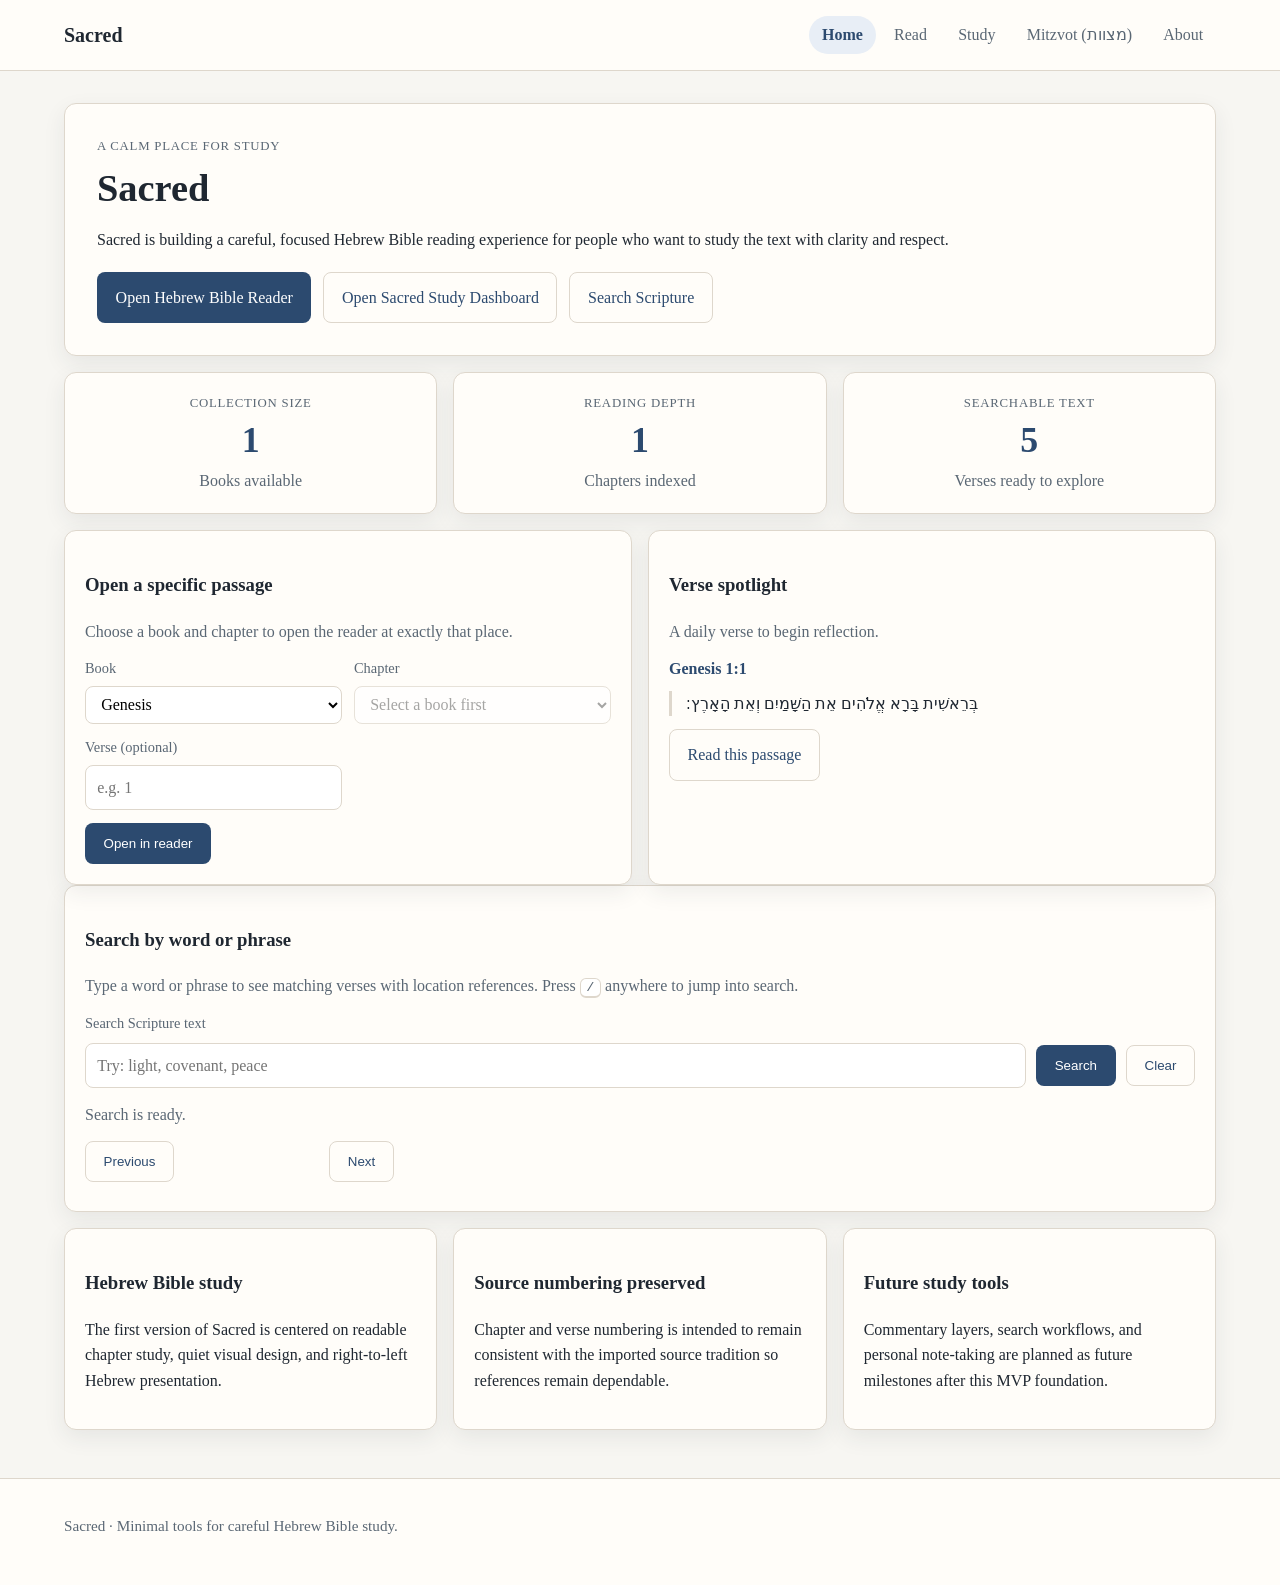
==== index.html @ c7b681ac "Split mitzvot into dedicated page and improve site navigation" ====
<!doctype html>
<html lang="en">
  <head>
    <meta charset="UTF-8" />
    <meta name="viewport" content="width=device-width, initial-scale=1.0" />
    <title>Sacred</title>
    <link rel="stylesheet" href="assets/css/styles.css" />
  </head>
  <body data-page="home">
    <header class="site-header">
      <div class="header-inner">
        <h1 class="brand">Sacred</h1>
        <nav class="site-nav" aria-label="Primary navigation">
          <a data-nav-key="home" href="./">Home</a>
          <a data-nav-key="read" href="hebrew-bible/">Read</a>
          <a data-nav-key="study" href="sacred-study.html">Study</a>
          <a data-nav-key="mitzvot" href="mitzvot/">Mitzvot (מצוות)</a>
          <a data-nav-key="about" href="about/">About</a>
        </nav>
      </div>
    </header>

    <main class="page-main">
      <section class="hero card">
        <p class="kicker">A calm place for study</p>
        <h2>Sacred</h2>
        <p>
          Sacred is building a careful, focused Hebrew Bible reading experience for people who want to study the text with clarity and respect.
        </p>

        <div class="hero-actions">
          <a class="button" href="hebrew-bible/">Open Hebrew Bible Reader</a>
          <a class="button button-secondary" href="sacred-study.html">Open Sacred Study Dashboard</a>
          <a class="button button-secondary" href="#home-search-form">Search Scripture</a>
        </div>
      </section>

      <section class="stats-grid" aria-label="Scripture collection stats">
        <article class="card stat-card">
          <p class="kicker">Collection size</p>
          <p id="stat-book-count" class="stat-value">--</p>
          <p class="stat-label">Books available</p>
        </article>
        <article class="card stat-card">
          <p class="kicker">Reading depth</p>
          <p id="stat-chapter-count" class="stat-value">--</p>
          <p class="stat-label">Chapters indexed</p>
        </article>
        <article class="card stat-card">
          <p class="kicker">Searchable text</p>
          <p id="stat-verse-count" class="stat-value">--</p>
          <p class="stat-label">Verses ready to explore</p>
        </article>
      </section>

      <section class="grid" aria-label="Start a reading session">
        <article class="card">
          <h3>Open a specific passage</h3>
          <p class="search-intro">Choose a book and chapter to open the reader at exactly that place.</p>
          <form id="home-passage-form" class="home-passage-form">
            <div class="home-passage-grid">
              <div>
                <label for="home-book-select">Book</label>
                <select id="home-book-select" name="book" disabled>
                  <option value="">Loading books…</option>
                </select>
              </div>
              <div>
                <label for="home-chapter-select">Chapter</label>
                <select id="home-chapter-select" name="chapter" disabled>
                  <option value="">Select a book first</option>
                </select>
              </div>
              <div>
                <label for="home-verse-input">Verse (optional)</label>
                <input id="home-verse-input" name="verse" type="number" min="1" inputmode="numeric" placeholder="e.g. 1" />
              </div>
            </div>
            <button class="button" type="submit">Open in reader</button>
          </form>
        </article>

        <article class="card" aria-live="polite">
          <h3>Verse spotlight</h3>
          <p class="search-intro">A daily verse to begin reflection.</p>
          <p id="home-spotlight-reference" class="spotlight-reference">Loading…</p>
          <blockquote id="home-spotlight-text" class="spotlight-text">Preparing today’s passage.</blockquote>
          <a id="home-spotlight-link" class="button button-secondary" href="hebrew-bible/">Read this passage</a>
        </article>
      </section>

      <section class="card" aria-label="Search Scripture text">
        <h3>Search by word or phrase</h3>
        <p class="search-intro">Type a word or phrase to see matching verses with location references. Press <kbd>/</kbd> anywhere to jump into search.</p>
        <form id="home-search-form" class="home-search-form">
          <label for="home-search-input">Search Scripture text</label>
          <div class="home-search-row">
            <input
              id="home-search-input"
              name="search"
              type="search"
              placeholder="Try: light, covenant, peace"
              autocomplete="off"
              required
            />
            <button class="button" type="submit">Search</button>
            <button id="home-search-clear" class="button button-secondary" type="button">Clear</button>
          </div>
        </form>
        <p id="home-search-status" class="home-search-status" aria-live="polite"></p>
        <div id="home-search-navigation" class="home-search-navigation" hidden>
          <button id="home-search-previous" class="button button-secondary" type="button">Previous</button>
          <p id="home-search-position" class="home-search-position" aria-live="polite"></p>
          <button id="home-search-next" class="button button-secondary" type="button">Next</button>
        </div>
        <ol id="home-search-results" class="home-search-results" aria-live="polite"></ol>
      </section>

      <section class="grid" aria-label="What Sacred is for">
        <article class="card">
          <h3>Hebrew Bible study</h3>
          <p>
            The first version of Sacred is centered on readable chapter study, quiet visual design, and right-to-left Hebrew presentation.
          </p>
        </article>

        <article class="card">
          <h3>Source numbering preserved</h3>
          <p>
            Chapter and verse numbering is intended to remain consistent with the imported source tradition so references remain dependable.
          </p>
        </article>

        <article class="card">
          <h3>Future study tools</h3>
          <p>
            Commentary layers, search workflows, and personal note-taking are planned as future milestones after this MVP foundation.
          </p>
        </article>
      </section>
    </main>

    <footer class="site-footer">
      <div class="footer-inner">
        <p>Sacred · Minimal tools for careful Hebrew Bible study.</p>
      </div>
    </footer>

    <script src="assets/js/main.js"></script>
  </body>
</html>
---- assets/css/styles.css ----
:root {
  --bg: #f7f6f2;
  --surface: #fffdf9;
  --text: #1f2731;
  --muted: #5a6774;
  --line: #ded7cc;
  --accent: #2c4a6f;
  --accent-soft: #e8eef6;
  --max-width: 72rem;
  --radius: 12px;
  --shadow: 0 8px 22px rgba(39, 50, 67, 0.08);
}

* {
  box-sizing: border-box;
}

body {
  margin: 0;
  font-family: "Noto Serif", "Georgia", serif;
  color: var(--text);
  background: var(--bg);
  line-height: 1.6;
}

a {
  color: inherit;
}

.site-header,
.site-footer {
  background: var(--surface);
  border-bottom: 1px solid var(--line);
}

.site-footer {
  border-top: 1px solid var(--line);
  border-bottom: 0;
  margin-top: 3rem;
}

.header-inner,
.footer-inner,
.page-main {
  width: min(100% - 2rem, var(--max-width));
  margin: 0 auto;
}

.header-inner {
  display: flex;
  align-items: center;
  justify-content: space-between;
  gap: 1rem;
  padding: 1rem 0;
}

.brand {
  margin: 0;
  font-size: 1.25rem;
}

.site-nav {
  display: flex;
  gap: 0.35rem;
  flex-wrap: wrap;
}

.site-nav a {
  text-decoration: none;
  padding: 0.4rem 0.8rem;
  border-radius: 999px;
  color: var(--muted);
  transition: background-color 120ms ease;
}

.site-nav a:hover,
.site-nav a:focus-visible {
  background: var(--accent-soft);
  color: var(--accent);
}

.site-nav a.is-active {
  background: var(--accent-soft);
  color: var(--accent);
  font-weight: 600;
}

.page-main {
  padding: 2rem 0 0;
}

.card {
  background: var(--surface);
  border: 1px solid var(--line);
  border-radius: var(--radius);
  box-shadow: var(--shadow);
  padding: 1.25rem;
}

.hero {
  padding: 2rem;
}

.hero h2 {
  margin: 0.5rem 0;
  font-size: clamp(1.8rem, 3vw, 2.5rem);
  line-height: 1.2;
}

.kicker {
  margin: 0;
  color: var(--muted);
  letter-spacing: 0.06em;
  text-transform: uppercase;
  font-size: 0.8rem;
}

.button {
  display: inline-block;
  text-decoration: none;
  padding: 0.75rem 1.1rem;
  border-radius: 8px;
  background: var(--accent);
  color: #fff;
  margin-top: 0.8rem;
  border: 1px solid transparent;
  cursor: pointer;
}

.button-secondary {
  background: transparent;
  border-color: var(--line);
  color: var(--accent);
}

.hero-actions {
  display: flex;
  gap: 0.75rem;
  flex-wrap: wrap;
}

.hero-actions .button {
  margin-top: 0.2rem;
}

.stats-grid {
  margin-top: 1rem;
  display: grid;
  gap: 1rem;
  grid-template-columns: repeat(auto-fit, minmax(12rem, 1fr));
}

.stat-card {
  text-align: center;
}

.stat-value {
  font-size: clamp(1.75rem, 2.8vw, 2.3rem);
  line-height: 1.1;
  margin: 0.45rem 0;
  color: var(--accent);
  font-weight: 700;
}

.stat-label {
  margin: 0;
  color: var(--muted);
}

.grid {
  margin-top: 1rem;
  display: grid;
  gap: 1rem;
  grid-template-columns: repeat(auto-fit, minmax(14rem, 1fr));
}

.reader-layout {
  display: grid;
  gap: 1rem;
  grid-template-columns: repeat(auto-fit, minmax(14rem, 1fr));
}

.reader-layout .card:last-child {
  grid-column: 1 / -1;
}

label {
  display: block;
  font-size: 0.9rem;
  color: var(--muted);
  margin-bottom: 0.35rem;
}

select {
  width: 100%;
  border: 1px solid var(--line);
  border-radius: 8px;
  font: inherit;
  padding: 0.55rem 0.7rem;
  background: #fff;
}

.reader-status {
  margin: 0 0 0.85rem;
  color: var(--muted);
}

.verse-list {
  margin: 0;
  padding: 0;
  list-style: none;
}

.verse-list li {
  display: grid;
  gap: 0.55rem;
  grid-template-columns: 3ch minmax(0, 1fr);
  border-bottom: 1px solid #ece7dd;
  padding: 0.8rem 0;
}

.verse-list li:last-child {
  border-bottom: 0;
}

.verse-number {
  color: var(--muted);
  font-size: 0.9rem;
}

.hebrew-text {
  direction: rtl;
  text-align: right;
  font-size: 1.1rem;
  line-height: 1.9;
  letter-spacing: 0.02em;
}

.footer-inner {
  padding: 1.2rem 0 2rem;
  color: var(--muted);
  font-size: 0.95rem;
}

@media (max-width: 700px) {
  .header-inner {
    flex-direction: column;
    align-items: flex-start;
  }

  .hero {
    padding: 1.25rem;
  }
}

.home-search-form {
  margin-top: 0.8rem;
}

.search-intro {
  margin: 0;
  color: var(--muted);
}

kbd {
  font-family: ui-monospace, SFMono-Regular, Menlo, monospace;
  font-size: 0.85em;
  border: 1px solid var(--line);
  border-bottom-width: 2px;
  border-radius: 6px;
  padding: 0.05rem 0.35rem;
  background: #fff;
}

.home-search-row {
  margin-top: 0.5rem;
  display: flex;
  gap: 0.65rem;
  align-items: center;
  flex-wrap: wrap;
}

.home-search-row input {
  flex: 1;
  min-width: 16rem;
  border: 1px solid var(--line);
  border-radius: 8px;
  font: inherit;
  padding: 0.65rem 0.75rem;
  background: #fff;
}

.home-search-row .button {
  margin-top: 0;
}

.home-search-status {
  margin: 0.9rem 0 0;
  color: var(--muted);
}

.home-search-results {
  margin: 0.6rem 0 0;
  padding-left: 1.2rem;
  display: grid;
  gap: 0.75rem;
}

.home-search-results li {
  border-bottom: 1px solid #ece7dd;
  padding-bottom: 0.7rem;
}

.home-search-results li:last-child {
  border-bottom: 0;
}

.home-result-reference {
  color: var(--accent);
}

.home-result-text {
  margin: 0.2rem 0 0;
}

.home-search-navigation {
  margin-top: 0.8rem;
  display: flex;
  align-items: center;
  gap: 0.6rem;
  flex-wrap: wrap;
}

.home-search-position {
  margin: 0;
  color: var(--muted);
  min-width: 8.5rem;
}

.home-search-navigation .button {
  margin-top: 0;
}

.home-passage-form {
  margin-top: 0.8rem;
}

.home-passage-grid {
  display: grid;
  grid-template-columns: repeat(auto-fit, minmax(11rem, 1fr));
  gap: 0.75rem;
}

.home-passage-grid input {
  width: 100%;
  border: 1px solid var(--line);
  border-radius: 8px;
  font: inherit;
  padding: 0.55rem 0.7rem;
  background: #fff;
}

.spotlight-reference {
  margin: 0.75rem 0 0;
  color: var(--accent);
  font-weight: 600;
}

.spotlight-text {
  margin: 0.55rem 0 0;
  padding-left: 0.9rem;
  border-left: 3px solid var(--line);
  color: var(--text);
}

textarea,
input[type='text'],
input[type='number'],
input[type='search'] {
  width: 100%;
  border: 1px solid var(--line);
  border-radius: 8px;
  font: inherit;
  padding: 0.55rem 0.7rem;
  background: #fff;
}

.tree-of-life {
  margin: 0;
  padding: 0;
  list-style: none;
  display: grid;
  gap: 0.5rem;
  grid-template-columns: repeat(auto-fit, minmax(8rem, 1fr));
}

.tree-node {
  border: 1px solid var(--line);
  border-radius: 8px;
  padding: 0.45rem 0.6rem;
  background: #fff;
  text-align: center;
}

.tree-node.is-active {
  background: var(--accent-soft);
  border-color: var(--accent);
  color: var(--accent);
  font-weight: 600;
}

.triplet-grid {
  margin-top: 1rem;
  display: grid;
  gap: 0.5rem;
  grid-template-columns: repeat(auto-fit, minmax(8rem, 1fr));
}

.triplet-card {
  border: 1px solid var(--line);
  border-radius: 8px;
  padding: 0.45rem 0.6rem;
  background: #fff;
}

.study-form {
  margin-top: 0.8rem;
}

.study-row {
  display: grid;
  grid-template-columns: 1fr 1fr auto;
  gap: 0.6rem;
  align-items: end;
}

.study-list {
  margin: 0.8rem 0 0;
  padding-left: 1.2rem;
  display: grid;
  gap: 0.4rem;
}

.tree-svg {
  width: 100%;
  max-width: 22rem;
  display: block;
  margin: 0.5rem auto;
}

#gematria-heatmap-canvas {
  width: 100%;
  height: auto;
  border: 1px solid var(--line);
  border-radius: 8px;
  margin-top: 0.75rem;
  background: #fff;
}

@media (max-width: 760px) {
  .study-row {
    grid-template-columns: 1fr;
  }
}


@keyframes treeFlow {
  from {
    stroke-dashoffset: 0;
  }
  to {
    stroke-dashoffset: -26;
  }
}

#tree-sefirot-nodes g[data-state='highlighted'] text {
  fill: var(--accent);
  font-weight: 700;
}

.mitzvot-controls {
  margin-top: 0.8rem;
  display: grid;
  gap: 0.65rem;
  grid-template-columns: repeat(auto-fit, minmax(12rem, 1fr));
  align-items: end;
}

.mitzvot-controls label {
  margin-bottom: 0.2rem;
}

.mitzvot-grid {
  margin-top: 0.75rem;
  max-height: 38rem;
  overflow: auto;
  display: grid;
  gap: 0.75rem;
  grid-template-columns: repeat(auto-fit, minmax(16rem, 1fr));
  padding-right: 0.25rem;
}

.mitzvot-page-tabs {
  margin-top: 0.75rem;
  display: flex;
  flex-wrap: wrap;
  gap: 0.45rem;
}

.mitzvot-page-tab {
  border: 1px solid var(--line);
  border-radius: 999px;
  background: #fff;
  color: var(--ink);
  font-size: 0.88rem;
  padding: 0.28rem 0.7rem;
  cursor: pointer;
}

.mitzvot-page-tab:hover,
.mitzvot-page-tab:focus-visible {
  border-color: var(--accent);
  color: var(--accent);
}

.mitzvot-page-tab.is-active {
  background: rgba(84, 119, 94, 0.12);
  border-color: var(--accent);
  color: var(--accent);
  font-weight: 600;
}

.mitzvah-card {
  border: 1px solid var(--line);
  border-radius: 10px;
  background: #fff;
  padding: 0.9rem;
}

.mitzvah-number {
  margin: 0;
  color: var(--accent);
  font-weight: 600;
  font-size: 0.95rem;
}

.mitzvah-hebrew {
  direction: rtl;
  text-align: right;
  font-size: 1.05rem;
  margin: 0.35rem 0 0.45rem;
}

.mitzvah-meta {
  margin: 0;
  display: grid;
  gap: 0.2rem;
}

.mitzvah-meta div {
  display: flex;
  gap: 0.35rem;
  flex-wrap: wrap;
}

.mitzvah-meta dt {
  font-weight: 700;
}

.mitzvah-meta dd {
  margin: 0;
}

.mitzvah-card .button {
  margin-top: 0.55rem;
}

.mitzvah-highlight {
  outline: 3px solid gold;
  background: rgba(255, 215, 0, 0.15);
  transition: all 0.5s ease;
  animation: mitzvahHighlightPulse 1s ease-in-out 3;
}

@keyframes mitzvahHighlightPulse {
  0%, 100% {
    box-shadow: 0 0 0 rgba(255, 215, 0, 0);
  }
  50% {
    box-shadow: 0 0 0.8rem rgba(255, 215, 0, 0.45);
  }
}
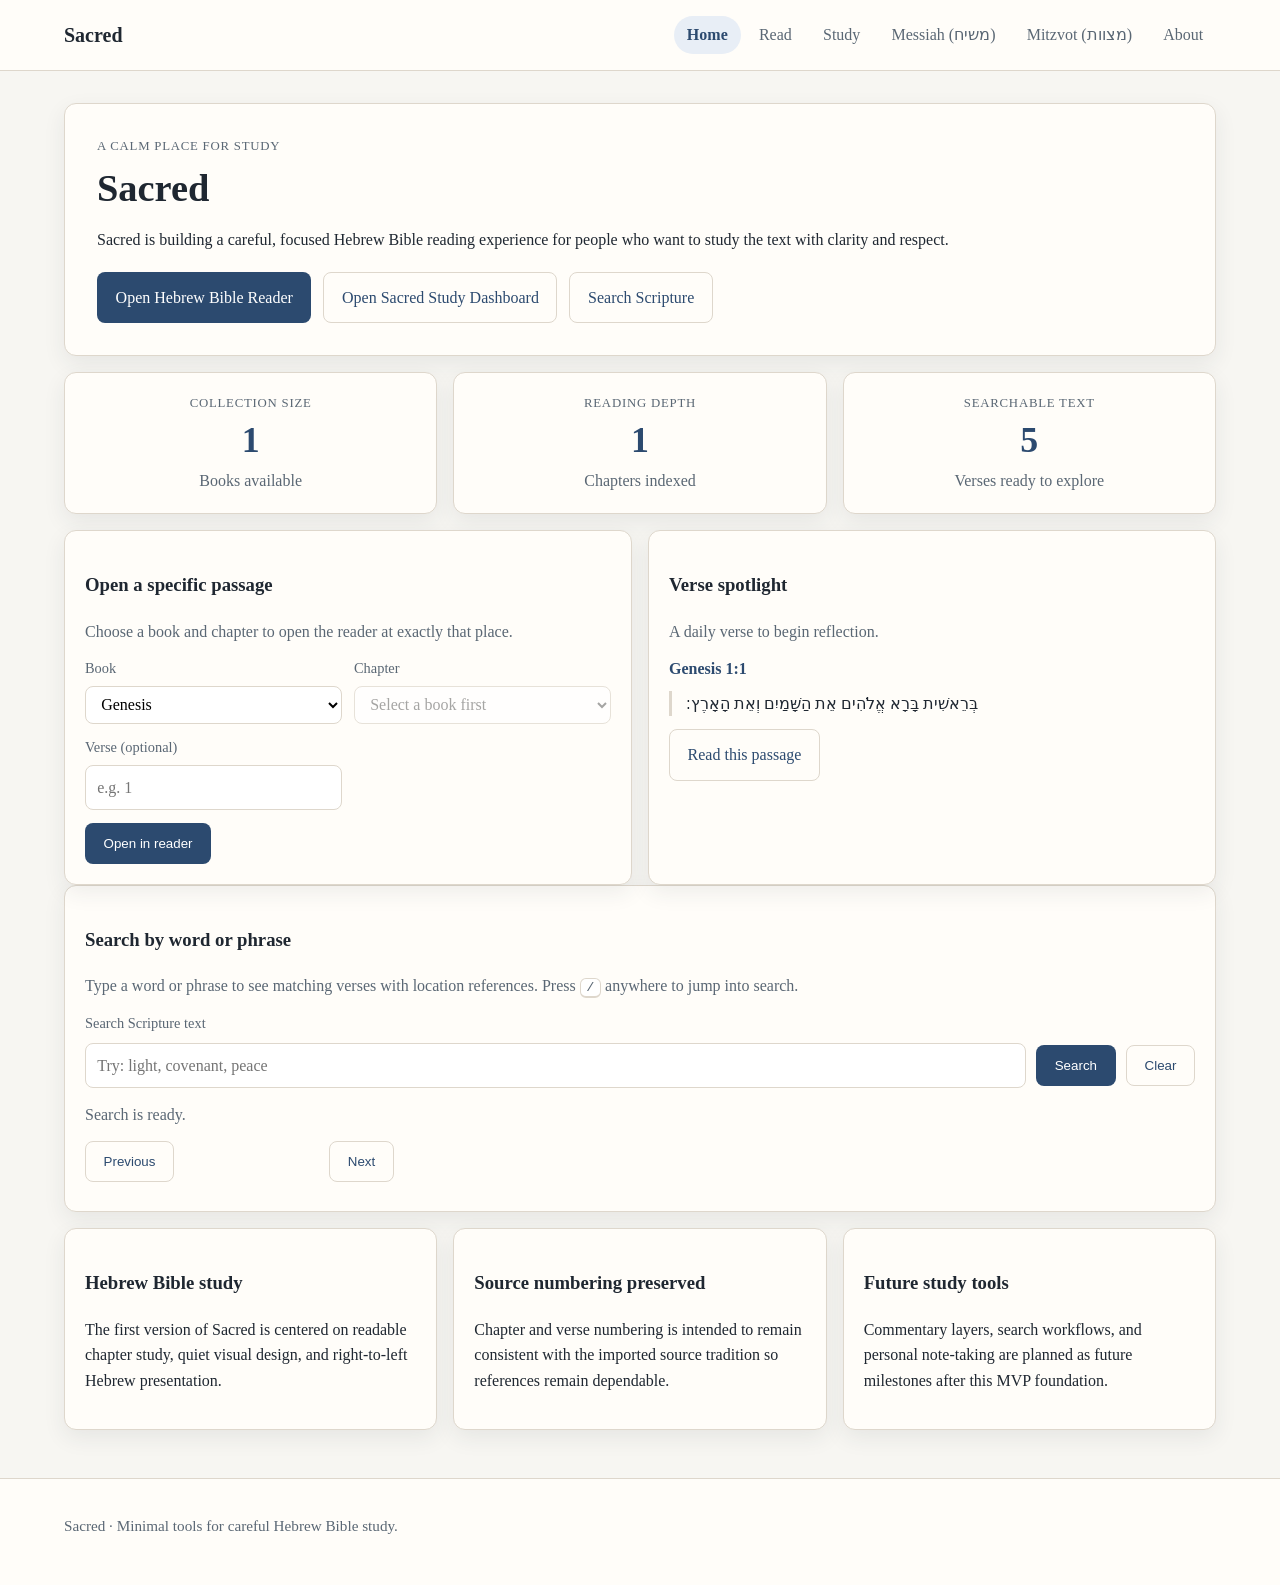
==== commit 8557cd6f: "Create dedicated Messiah explorer page" ====
--- a/index.html
+++ b/index.html
@@ -3,8 +3,11 @@
   <head>
     <meta charset="UTF-8" />
     <meta name="viewport" content="width=device-width, initial-scale=1.0" />
+    <meta http-equiv="cache-control" content="no-cache" />
+    <meta http-equiv="pragma" content="no-cache" />
+    <meta http-equiv="expires" content="0" />
     <title>Sacred</title>
-    <link rel="stylesheet" href="assets/css/styles.css" />
+    <link rel="stylesheet" href="assets/css/styles.css?v=2026.03.14" />
   </head>
   <body data-page="home">
     <header class="site-header">
@@ -14,6 +17,7 @@
           <a data-nav-key="home" href="./">Home</a>
           <a data-nav-key="read" href="hebrew-bible/">Read</a>
           <a data-nav-key="study" href="sacred-study.html">Study</a>
+          <a data-nav-key="messiah" href="messiah/">Messiah (משיח)</a>
           <a data-nav-key="mitzvot" href="mitzvot/">Mitzvot (מצוות)</a>
           <a data-nav-key="about" href="about/">About</a>
         </nav>
@@ -146,6 +150,6 @@
       </div>
     </footer>
 
-    <script src="assets/js/main.js"></script>
+    <script type="module" src="scripts/page-loader.js?v=2026.03.14"></script>
   </body>
 </html>
--- a/assets/css/styles.css
+++ b/assets/css/styles.css
@@ -427,6 +427,105 @@
   margin-top: 0.8rem;
 }
 
+.study-layout {
+  display: grid;
+  grid-template-columns: 1fr 1fr;
+  grid-template-rows: auto auto auto;
+  gap: 24px;
+  max-width: 1400px;
+  margin: auto;
+  padding: 20px;
+}
+
+.panel {
+  background: #111;
+  border: 1px solid #333;
+  border-radius: 10px;
+  padding: 16px;
+  color: #f7f6f2;
+}
+
+.panel a {
+  color: #f7f6f2;
+}
+
+.panel .button {
+  background: #2c4a6f;
+}
+
+.panel :is(input[type='text'], input[type='number'], input[type='search'], textarea) {
+  background: #171717;
+  border-color: #333;
+  color: #f7f6f2;
+}
+
+.panel label,
+.panel .reader-status,
+.panel .kicker {
+  color: #c3c8d0;
+}
+
+.panel-title {
+  font-size: 18px;
+  margin: 0 0 10px;
+  border-bottom: 1px solid #333;
+  padding-bottom: 6px;
+}
+
+.verse-panel {
+  grid-column: 1;
+}
+
+.gematria-panel {
+  grid-column: 2;
+}
+
+.tree-panel {
+  grid-column: span 2;
+}
+
+.divine-panel {
+  grid-column: 1;
+}
+
+.commentary-panel {
+  grid-column: 2;
+}
+
+.gematria-layout {
+  display: grid;
+  grid-template-columns: 1fr 1fr;
+  gap: 16px;
+}
+
+.gematria-summary,
+.gematria-breakdown {
+  min-width: 0;
+}
+
+.study-grid-two {
+  display: grid;
+  grid-template-columns: 1fr 1fr;
+  gap: 0.9rem;
+}
+
+.study-highlight {
+  margin: 0.75rem 0 0;
+  font-weight: 600;
+}
+
+.study-list-columns {
+  grid-template-columns: repeat(auto-fit, minmax(11rem, 1fr));
+  padding-left: 1rem;
+}
+
+.hebrew {
+  font-family: 'Noto Serif Hebrew', 'SBL Hebrew', serif;
+  font-size: 28px;
+  direction: rtl;
+  line-height: 1.8;
+}
+
 .study-row {
   display: grid;
   grid-template-columns: 1fr 1fr auto;
@@ -441,9 +540,46 @@
   gap: 0.4rem;
 }
 
+
+
+#tree-paths .tree-path {
+  stroke: #9aa7b6;
+  stroke-width: 2;
+  fill: none;
+  transition: stroke 140ms ease, stroke-width 140ms ease, opacity 140ms ease;
+  cursor: pointer;
+}
+
+#tree-paths .tree-path[data-state='hover'],
+#tree-paths .tree-path[data-highlight='word-match'] {
+  stroke: var(--accent);
+  stroke-width: 3;
+}
+
+#tree-path-labels .tree-path-letter {
+  fill: #34506f;
+  font-size: 12px;
+  font-family: 'Noto Serif Hebrew', 'SBL Hebrew', serif;
+  text-anchor: middle;
+  dominant-baseline: middle;
+  paint-order: stroke;
+  stroke: #fff;
+  stroke-width: 3px;
+  pointer-events: none;
+}
+
+.tree-tooltip {
+  margin-top: 0.5rem;
+  border: 1px solid var(--line);
+  border-radius: 8px;
+  padding: 0.45rem 0.65rem;
+  background: #fff;
+  font-size: 0.9rem;
+}
 .tree-svg {
   width: 100%;
-  max-width: 22rem;
+  max-width: 100%;
+  min-height: 28rem;
   display: block;
   margin: 0.5rem auto;
 }
@@ -459,6 +595,28 @@
 
 @media (max-width: 760px) {
   .study-row {
+    grid-template-columns: 1fr;
+  }
+}
+
+@media (max-width: 900px) {
+  .study-layout {
+    grid-template-columns: 1fr;
+  }
+
+  .tree-panel {
+    grid-column: span 1;
+  }
+
+  .verse-panel,
+  .gematria-panel,
+  .divine-panel,
+  .commentary-panel {
+    grid-column: 1;
+  }
+
+  .gematria-layout,
+  .study-grid-two {
     grid-template-columns: 1fr;
   }
 }
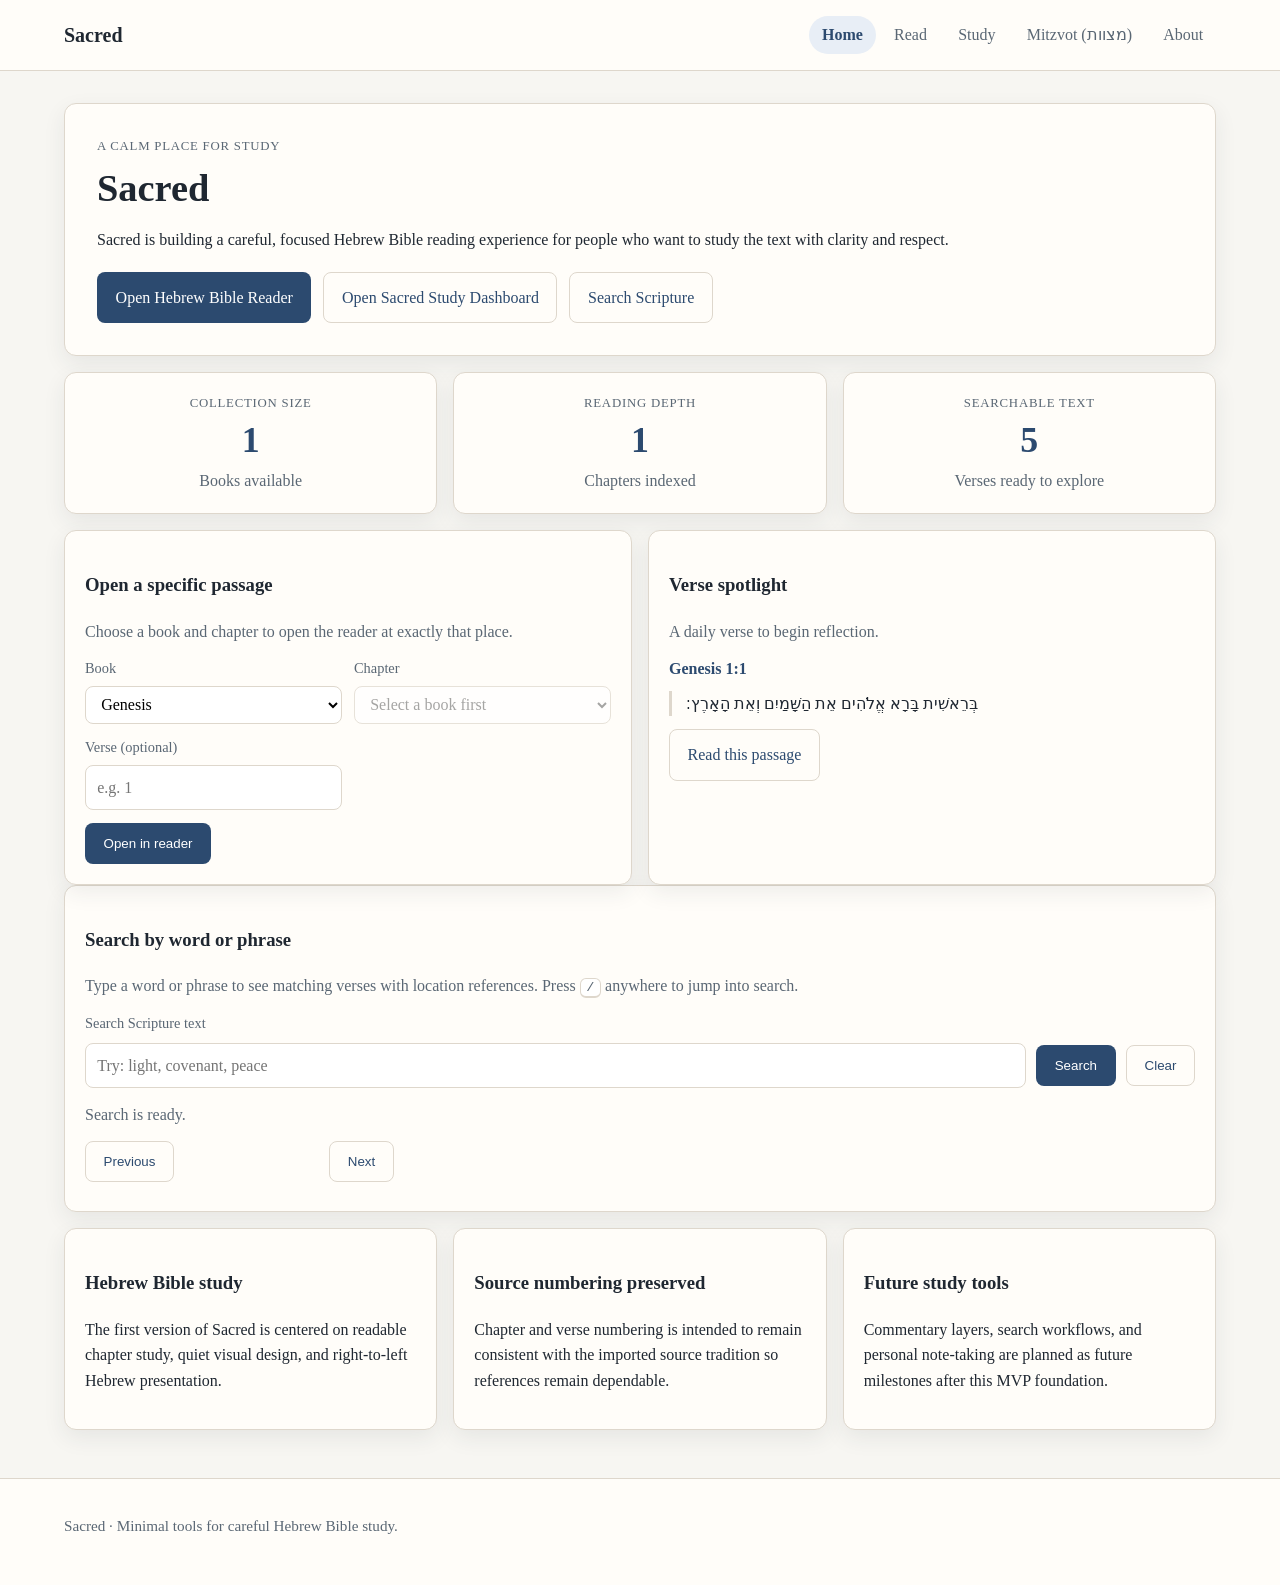
==== commit 6c21a910: "Remove Messiah page and navigation references" ====
--- a/index.html
+++ b/index.html
@@ -17,7 +17,6 @@
           <a data-nav-key="home" href="./">Home</a>
           <a data-nav-key="read" href="hebrew-bible/">Read</a>
           <a data-nav-key="study" href="sacred-study.html">Study</a>
-          <a data-nav-key="messiah" href="messiah/">Messiah (משיח)</a>
           <a data-nav-key="mitzvot" href="mitzvot/">Mitzvot (מצוות)</a>
           <a data-nav-key="about" href="about/">About</a>
         </nav>
